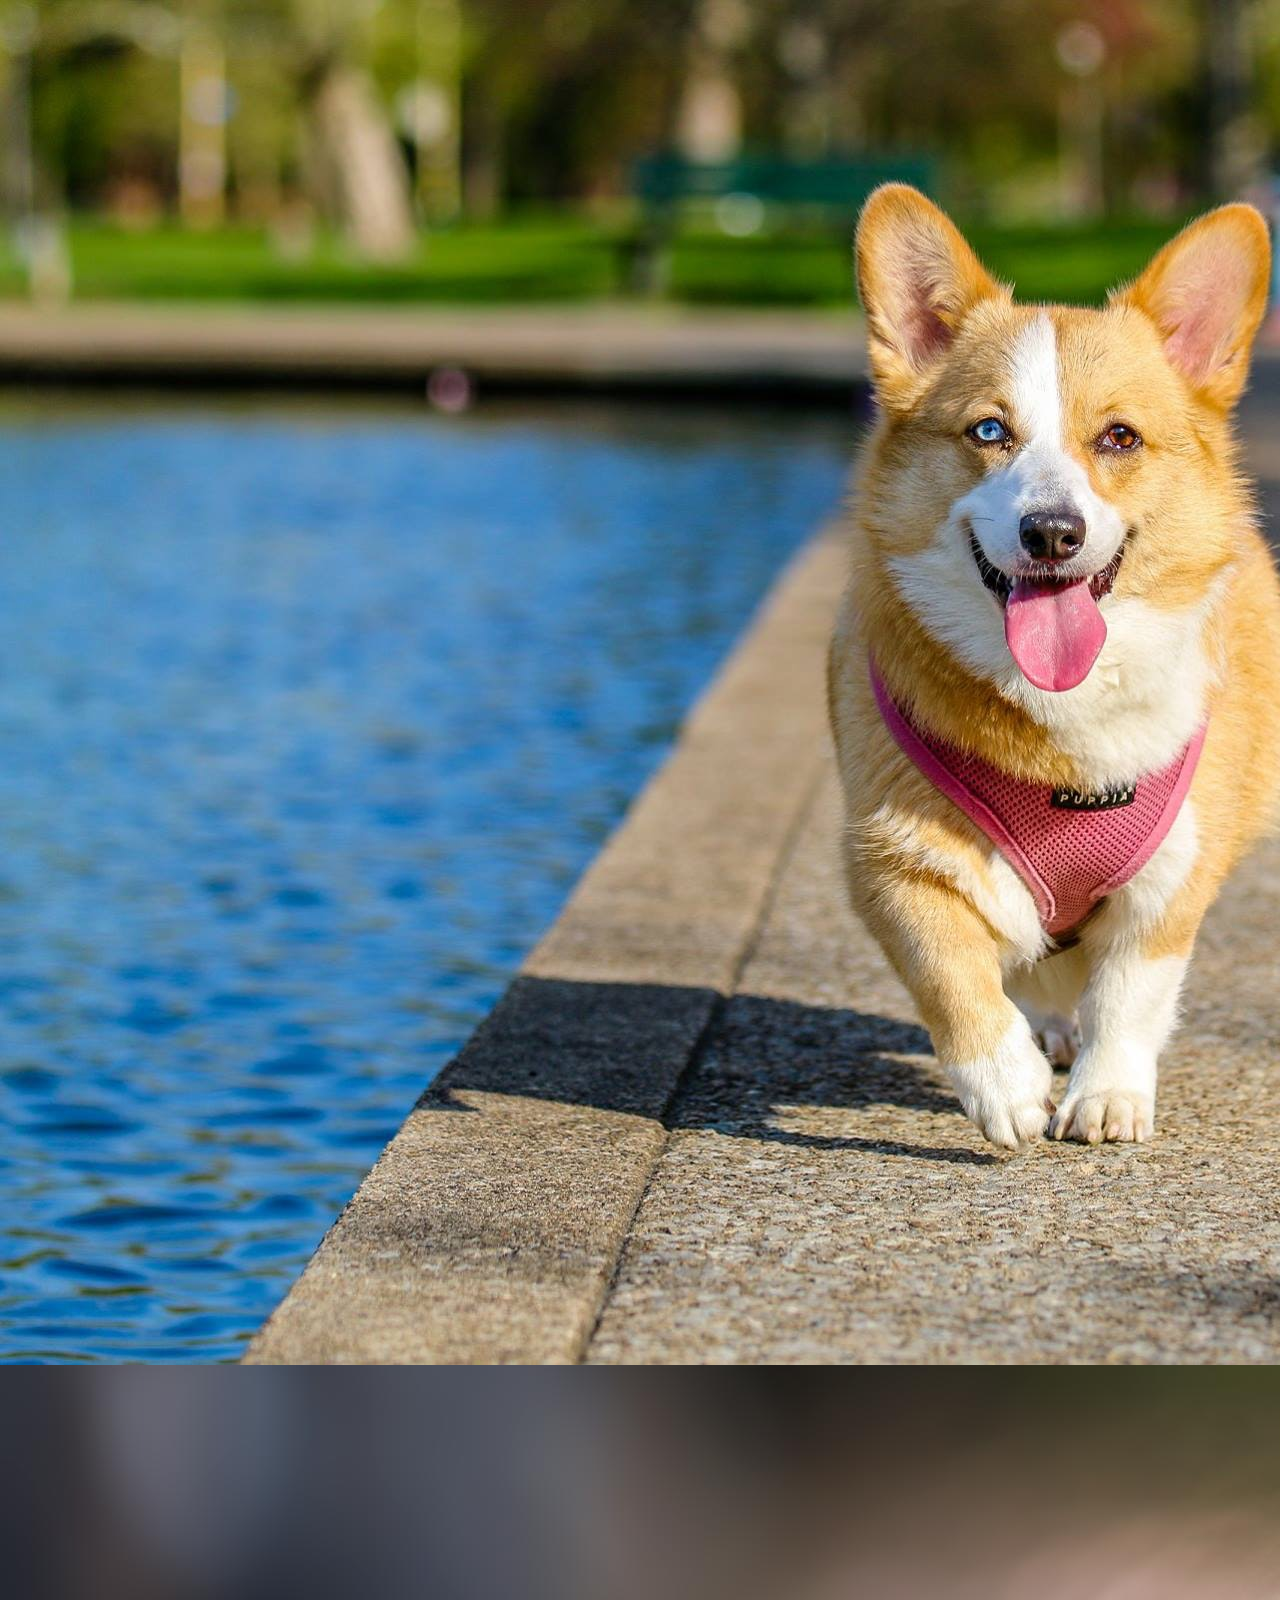
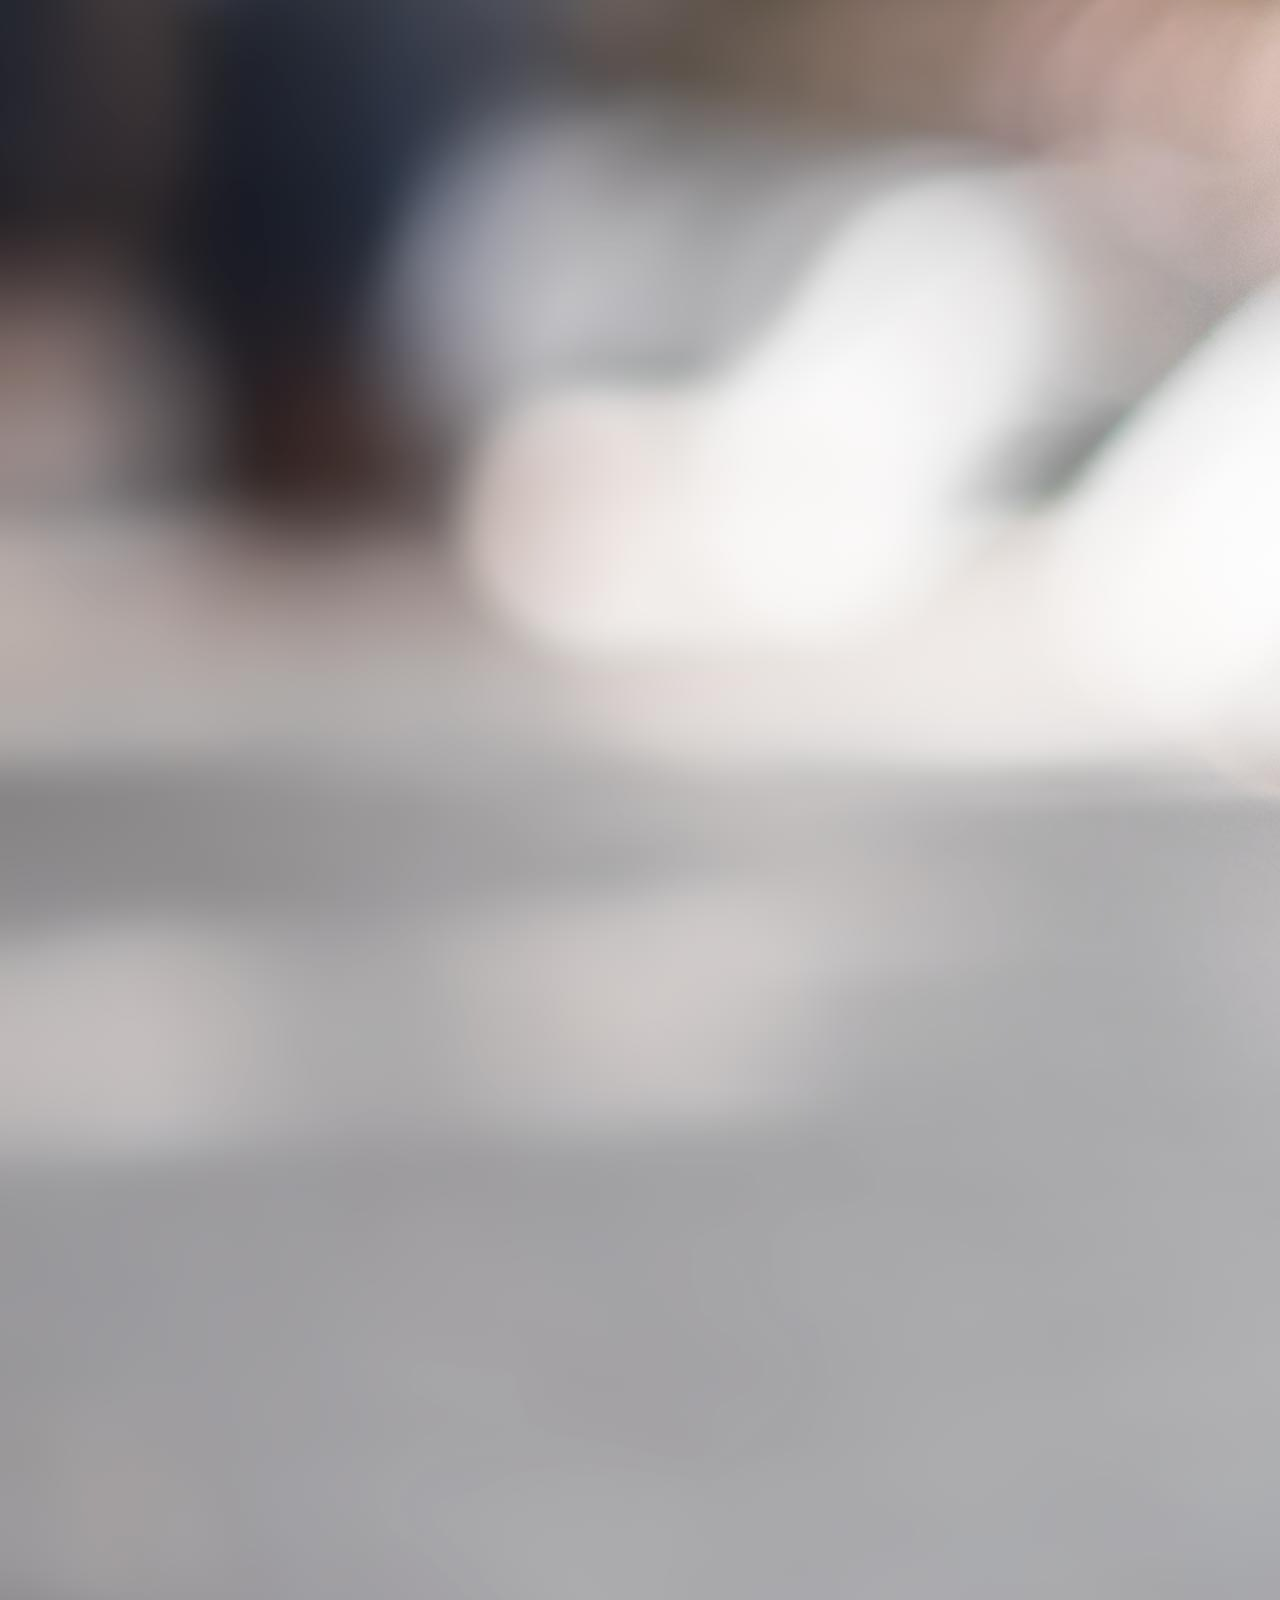
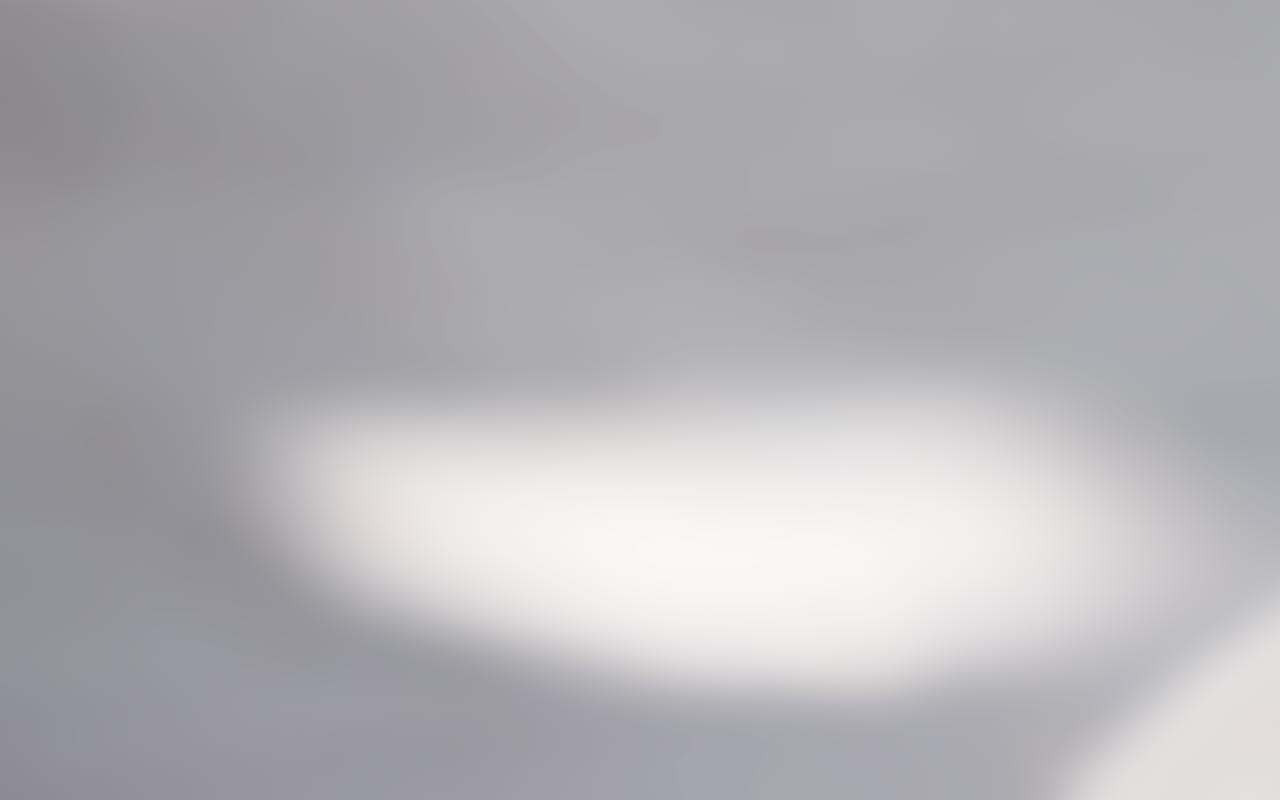
==== index.html @ e76598f3 "added nav and carousel" ====
<!DOCTYPE html>
<html>
  <head>
    <meta charset="utf-8" />
    <meta name="viewport" content="width=device-width" />
    <title>Woof!</title>
    <link rel="apple-touch-icon" sizes="180x180" href="/apple-touch-icon.png" />
    <link
      rel="icon"
      type="image/png"
      sizes="32x32"
      href="./assets/woof-favicon/favicon-32x32.png"
    />
    <link
      rel="icon"
      type="image/png"
      sizes="16x16"
      href="./assets/woof-favicon/favicon-16x16.png"
    />
    <link rel="manifest" href="/site.webmanifest" />
    <link
      href="https://fonts.googleapis.com/css2?family=Shadows+Into+Light&display=swap"
      rel="stylesheet"
    />
    <link
      rel="stylesheet"
      href="https://stackpath.bootstrapcdn.com/bootstrap/4.5.0/css/bootstrap.min.css"
      integrity="sha384-9aIt2nRpC12Uk9gS9baDl411NQApFmC26EwAOH8WgZl5MYYxFfc+NcPb1dKGj7Sk"
      crossorigin="anonymous"
    />
    <link rel="stylesheet" href="./style.css" type="text/css" media="all" />
  </head>
  <body>
    <div class="main">
      <nav class="navbar navbar-expand-lg navbar-light bg-light">
        <img src="./paw.png" alt="dog paw" height="50" width="50" />
        <a class="navbar-brand" href="#">Woof!</a>
        <button
          class="navbar-toggler"
          type="button"
          data-toggle="collapse"
          data-target="#navbarSupportedContent"
          aria-controls="navbarSupportedContent"
          aria-expanded="false"
          aria-label="Toggle navigation"
        >
          <span class="navbar-toggler-icon"></span>
        </button>

        <div class="collapse navbar-collapse" id="navbarSupportedContent">
          <ul class="navbar-nav mr-auto">
            <li class="nav-item active">
              <a class="nav-link" href="#"
                >Home <span class="sr-only">(current)</span></a
              >
            </li>
            <li class="nav-item active">
              <a class="nav-link" href="#">Contact</a>
            </li>
            <li class="nav-item active">
              <a class="nav-link" href="#">About</a>
            </li>
          </ul>

          <form class="form-inline my-2 my-lg-0">
            <input
              class="form-control mr-sm-2 form-control-lg"
              type="search"
              placeholder="Search"
              aria-label="Search"
            />
            <button
              id="button"
              class="btn btn-outline-success my-2 my-sm-0 btn-lg"
              type="submit"
            >
              Search
            </button>
          </form>
        </div>
      </nav>
      <div
        id="carouselExampleCaptions"
        class="carousel slide"
        data-ride="carousel"
      >
        <ol class="carousel-indicators">
          <li
            data-target="#carouselExampleCaptions"
            data-slide-to="0"
            class="active"
          ></li>
          <li data-target="#carouselExampleCaptions" data-slide-to="1"></li>
          <li data-target="#carouselExampleCaptions" data-slide-to="2"></li>
        </ol>
        <div class="carousel-inner">
          <div class="carousel-item active">
            <img
              src="./assets/img/adult-tan-and-white-french-bulldog-545063.jpg"
              class="d-block w-100"
              alt="..."
            />
            <div class="carousel-caption d-none d-md-block">
              <h5>French Bulldog</h5>
              <p>
                Cute and affectionate, makes a wonderful pet for all kinds of
                families!
              </p>
            </div>
          </div>
          <div class="carousel-item">
            <img
              src="./assets/img/adult-golden-retriever-close-up-photography-1490908.jpg"
              class="d-block w-100"
              alt="..."
            />
            <div class="carousel-caption d-none d-md-block">
              <h5>Golden Retriever</h5>
              <p>
                Friendly and Playful, their tolerant attitude makes them
                fabulous family pets!
              </p>
            </div>
          </div>
          <div class="carousel-item">
            <img
              src="./assets/img/photographer-animal-photography-dog-58997.jpg"
              class="d-block w-100"
              alt="..."
            />
            <div class="carousel-caption d-none d-md-block">
              <h5>Welsh Corgi</h5>
              <p>
                Personable and friendly, excellent choice for those with
                roommates
              </p>
            </div>
          </div>
        </div>
        <a
          class="carousel-control-prev"
          href="#carouselExampleCaptions"
          role="button"
          data-slide="prev"
        >
          <span class="carousel-control-prev-icon" aria-hidden="true"></span>
          <span class="sr-only">Previous</span>
        </a>
        <a
          class="carousel-control-next"
          href="#carouselExampleCaptions"
          role="button"
          data-slide="next"
        >
          <span class="carousel-control-next-icon" aria-hidden="true"></span>
          <span class="sr-only">Next</span>
        </a>
      </div>
    </div>
    <script
      src="https://code.jquery.com/jquery-3.5.1.slim.min.js"
      integrity="sha384-DfXdz2htPH0lsSSs5nCTpuj/zy4C+OGpamoFVy38MVBnE+IbbVYUew+OrCXaRkfj"
      crossorigin="anonymous"
    ></script>
    <script
      src="https://cdn.jsdelivr.net/npm/popper.js@1.16.0/dist/umd/popper.min.js"
      integrity="sha384-Q6E9RHvbIyZFJoft+2mJbHaEWldlvI9IOYy5n3zV9zzTtmI3UksdQRVvoxMfooAo"
      crossorigin="anonymous"
    ></script>
    <script
      src="https://stackpath.bootstrapcdn.com/bootstrap/4.5.0/js/bootstrap.min.js"
      integrity="sha384-OgVRvuATP1z7JjHLkuOU7Xw704+h835Lr+6QL9UvYjZE3Ipu6Tp75j7Bh/kR0JKI"
      crossorigin="anonymous"
    ></script>
  </body>
</html>
---- style.css ----
.main {
  font-family: "Shadows Into Light", cursive;
  font-size: 2em;
}
.main nav img {
  margin: 0 9px;
}
nav {
  width: 100%;
}
.navbar-brand {
  font-size: 1.5em;
}

.dog-images {
  height: 70vh;
}
.dog-images img {
  height: 70vh;
  width: auto;
}

.carousel-item {
  height: 700px;
}
.carousel-item img {
  position: absolute;
  object-fit: cover;
  top: 0;
  left: 0;
  min-height: 700px;
}

.carousel-item div h5 {
  padding: 0 15px;
  border-radius: 10px;
  display: inline;
  background-color: #fce77d;
  font-size: 1.5em;
  font-weight: bold;
  color: #f96167;
}

.carousel-item div p {
  margin: 20px 0;
  border-radius: 10px;
  background-color: #fcedda;
  color: #ee4e34;
}
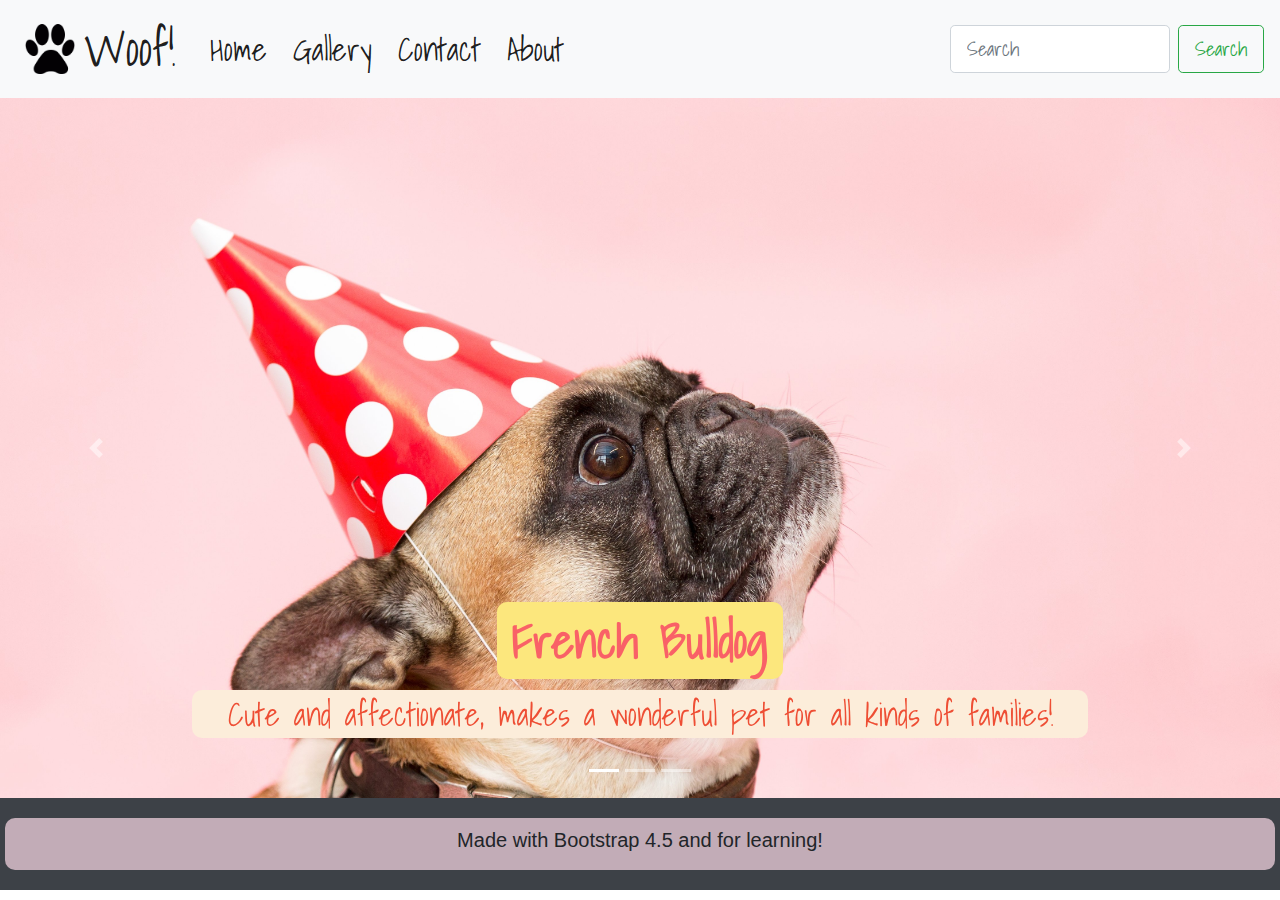
==== commit 792caab4: "added new pages(contact.html)" ====
--- a/index.html
+++ b/index.html
@@ -24,16 +24,16 @@
     />
     <link
       rel="stylesheet"
-      href="https://stackpath.bootstrapcdn.com/bootstrap/4.5.0/css/bootstrap.min.css"
-      integrity="sha384-9aIt2nRpC12Uk9gS9baDl411NQApFmC26EwAOH8WgZl5MYYxFfc+NcPb1dKGj7Sk"
-      crossorigin="anonymous"
+      href="./bootstrap-4.5.0-dist/css/bootstrap.min.css"
+      type="text/css"
+      media="all"
     />
     <link rel="stylesheet" href="./style.css" type="text/css" media="all" />
   </head>
   <body>
     <div class="main">
       <nav class="navbar navbar-expand-lg navbar-light bg-light">
-        <img src="./paw.png" alt="dog paw" height="50" width="50" />
+        <img src="./assets/logo/paw.png" alt="dog paw" height="50" width="50" />
         <a class="navbar-brand" href="#">Woof!</a>
         <button
           class="navbar-toggler"
@@ -50,15 +50,18 @@
         <div class="collapse navbar-collapse" id="navbarSupportedContent">
           <ul class="navbar-nav mr-auto">
             <li class="nav-item active">
-              <a class="nav-link" href="#"
+              <a class="nav-link" href="./index.html"
                 >Home <span class="sr-only">(current)</span></a
               >
             </li>
             <li class="nav-item active">
-              <a class="nav-link" href="#">Contact</a>
+              <a class="nav-link" href="./links/gallery.html"> Gallery</a>
             </li>
             <li class="nav-item active">
-              <a class="nav-link" href="#">About</a>
+              <a class="nav-link" href="./links/contact.html">Contact</a>
+            </li>
+            <li class="nav-item active">
+              <a class="nav-link" href="./links/about.html">About</a>
             </li>
           </ul>
 
@@ -100,7 +103,7 @@
               class="d-block w-100"
               alt="..."
             />
-            <div class="carousel-caption d-none d-md-block">
+            <div class="carousel-caption xs-none d-md-block">
               <h5>French Bulldog</h5>
               <p>
                 Cute and affectionate, makes a wonderful pet for all kinds of
@@ -114,7 +117,7 @@
               class="d-block w-100"
               alt="..."
             />
-            <div class="carousel-caption d-none d-md-block">
+            <div class="carousel-caption xs-none d-md-block">
               <h5>Golden Retriever</h5>
               <p>
                 Friendly and Playful, their tolerant attitude makes them
@@ -128,7 +131,7 @@
               class="d-block w-100"
               alt="..."
             />
-            <div class="carousel-caption d-none d-md-block">
+            <div class="carousel-caption xs-none d-md-block">
               <h5>Welsh Corgi</h5>
               <p>
                 Personable and friendly, excellent choice for those with
@@ -156,6 +159,11 @@
           <span class="sr-only">Next</span>
         </a>
       </div>
+      <div class="about">
+        <div id="grey-bg">
+          <h5>Made with Bootstrap 4.5 and for learning!</h5>
+        </div>
+      </div>
     </div>
     <script
       src="https://code.jquery.com/jquery-3.5.1.slim.min.js"
@@ -167,11 +175,6 @@
       integrity="sha384-Q6E9RHvbIyZFJoft+2mJbHaEWldlvI9IOYy5n3zV9zzTtmI3UksdQRVvoxMfooAo"
       crossorigin="anonymous"
     ></script>
-    <script
-      src="https://stackpath.bootstrapcdn.com/bootstrap/4.5.0/js/bootstrap.min.js"
-      integrity="sha384-OgVRvuATP1z7JjHLkuOU7Xw704+h835Lr+6QL9UvYjZE3Ipu6Tp75j7Bh/kR0JKI"
-      crossorigin="anonymous"
-    ></script>
+    <script src="./bootstrap-4.5.0-dist/js/bootstrap.min.js"></script>
   </body>
 </html>
-
--- a/style.css
+++ b/style.css
@@ -10,6 +10,16 @@
 }
 .navbar-brand {
   font-size: 1.5em;
+}
+
+.nav-link {
+  margin-left: 10px;
+}
+
+.nav-link:hover {
+  border-radius: 10px;
+  background: #c3a0db;
+  transition: ease-in-out 0.3s;
 }
 
 .dog-images {
@@ -47,3 +57,16 @@
   background-color: #fcedda;
   color: #ee4e34;
 }
+
+.about {
+  padding: 20px 5px;
+  text-align: center;
+  font-family: sans-serif;
+  background: #3d4147;
+}
+
+#grey-bg {
+  padding: 10px 10px;
+  border-radius: 10px;
+  background: #c2acb7;
+}
